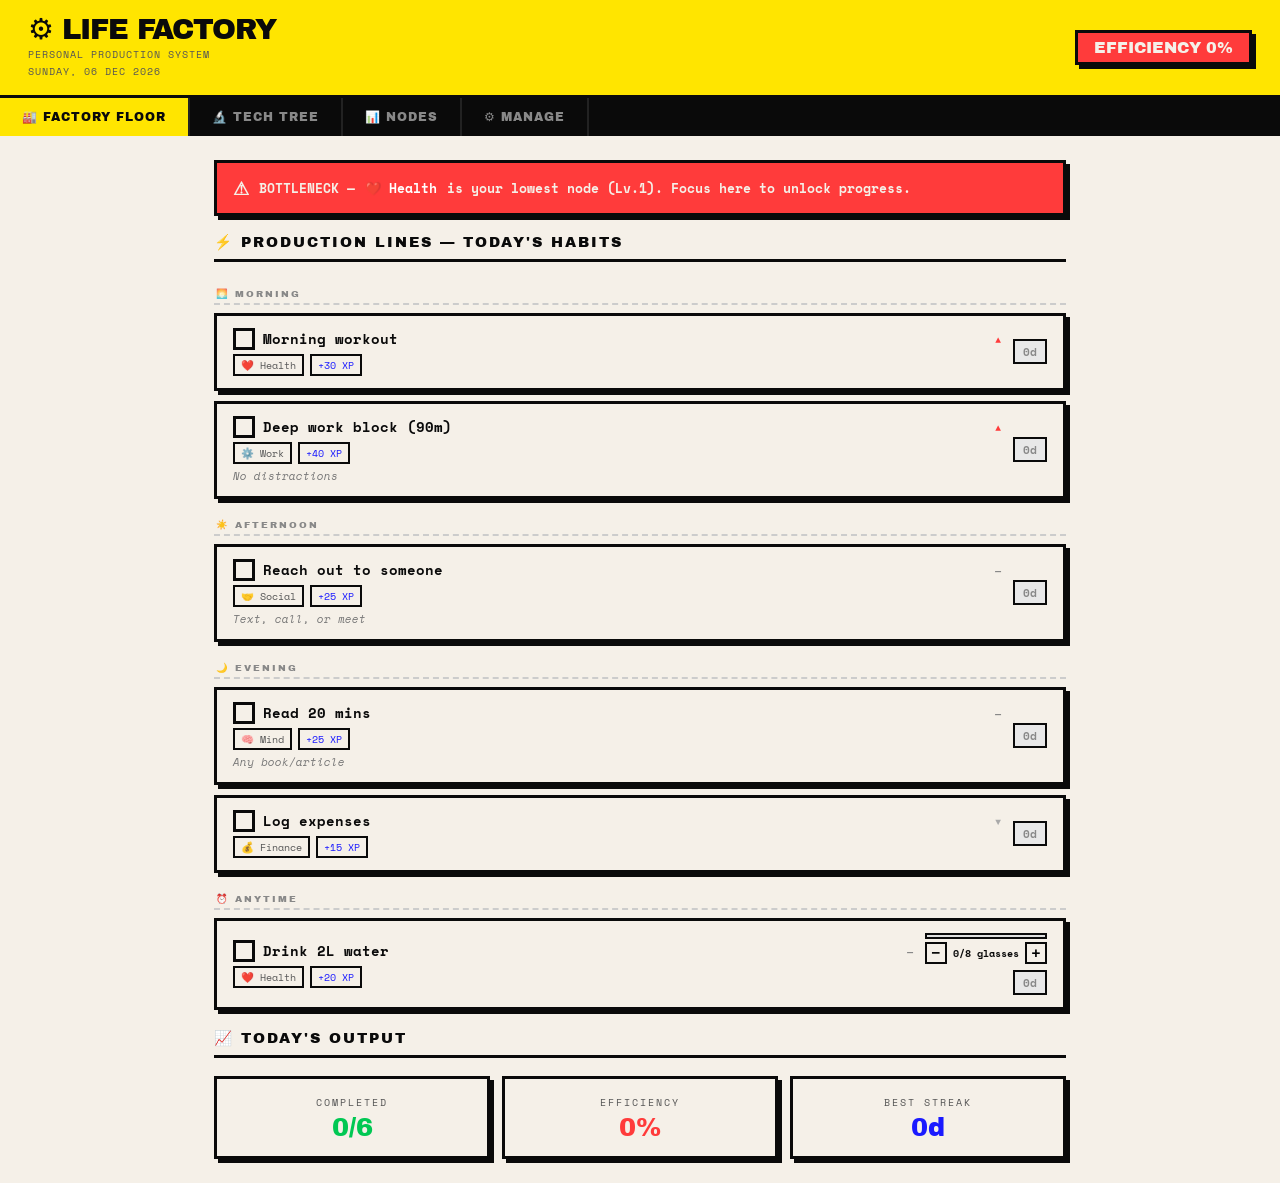
==== chocolate_factory/index.html @ b967ce6a "feat(chocolate-factory): expand habit creation form with scheduling and metadata - Rename life_facto" ====
<!DOCTYPE html>
<html lang="en">
<!--
  ============================================================
  LIFE FACTORY — markup only
  Styles  → life_factory.css
  Logic   → life_factory.js
  ============================================================
-->
<head>
  <meta charset="UTF-8">
  <meta name="viewport" content="width=device-width, initial-scale=1.0">
  <title>⚙ LIFE FACTORY</title>
  <link href="https://fonts.googleapis.com/css2?family=Space+Mono:wght@400;700&family=Archivo+Black&display=swap" rel="stylesheet">
  <link rel="stylesheet" href="life_factory.css">
</head>
<body>

  <!-- HEADER -->
  <header class="hdr">
    <div>
      <div class="hdr-title">⚙ LIFE FACTORY</div>
      <div class="hdr-sub">personal production system</div>
      <div class="hdr-sub" id="hdr-date"></div>
    </div>
    <div class="eff-badge" id="eff-badge">EFFICIENCY 0%</div>
  </header>

  <!-- TAB BAR -->
  <nav class="tabs" role="tablist">
    <button class="tab active" role="tab" data-panel="factory">🏭 Factory Floor</button>
    <button class="tab"        role="tab" data-panel="tech">🔬 Tech Tree</button>
    <button class="tab"        role="tab" data-panel="nodes">📊 Nodes</button>
    <button class="tab"        role="tab" data-panel="manage">⚙ Manage</button>
  </nav>

  <!-- PANEL 1: FACTORY FLOOR -->
  <main class="panel active" id="panel-factory" role="tabpanel">
    <div id="bn-alert"></div>
    <div class="sec">⚡ Production Lines — Today's Habits</div>
    <div id="habit-list"></div>
    <div class="sec" style="margin-top:20px">📈 Today's Output</div>
    <div class="sum-grid" id="summary"></div>
  </main>

  <!-- PANEL 2: TECH TREE -->
  <section class="panel" id="panel-tech" role="tabpanel">
    <div class="sec">🔬 Tech Tree — Life Goals</div>
    <p class="hint">Break goals into milestones. Complete milestones to earn XP and unlock goals.</p>
    <div id="goal-list"></div>
  </section>

  <!-- PANEL 3: RESOURCE NODES -->
  <section class="panel" id="panel-nodes" role="tabpanel">
    <div class="sec">📊 Resource Nodes</div>
    <div class="node-grid" id="node-grid"></div>
    <div class="sec" style="margin-top:22px">📅 Heatmap — Last 4 Weeks</div>
    <div class="heatmap" id="heatmap"></div>
    <p class="hint" style="margin-top:5px">← 4 weeks ago · today →</p>
  </section>

  <!-- PANEL 4: MANAGE -->
  <section class="panel" id="panel-manage" role="tabpanel">

    <div class="sec">➕ Add Habit</div>
    <div class="form-row">
      <div>
        <label class="inp-label" for="h-name">Habit Name</label>
        <input class="inp" id="h-name" placeholder="e.g. Morning workout" style="width:200px">
      </div>
      <div>
        <label class="inp-label" for="h-node">Node</label>
        <select class="inp" id="h-node"></select>
      </div>
      <div>
        <label class="inp-label" for="h-time">Time of Day</label>
        <select class="inp" id="h-time" style="width:140px">
          <option value="anytime">⏰ Anytime</option>
          <option value="morning">🌅 Morning</option>
          <option value="afternoon">☀️ Afternoon</option>
          <option value="evening">🌙 Evening</option>
        </select>
      </div>
      <div>
        <label class="inp-label" for="h-priority">Priority</label>
        <select class="inp" id="h-priority" style="width:120px">
          <option value="medium">— Medium</option>
          <option value="high">▲ High</option>
          <option value="low">▼ Low</option>
        </select>
      </div>
      <div>
        <label class="inp-label" for="h-xp">XP Value</label>
        <input class="inp" id="h-xp" type="number" value="25" min="1" max="200" style="width:80px">
      </div>
    </div>
    <div class="form-row" style="margin-top:6px">
      <div style="flex:1;min-width:200px">
        <label class="inp-label" for="h-notes">Notes (optional)</label>
        <input class="inp" id="h-notes" placeholder="Extra context…" style="width:100%">
      </div>
      <div>
        <label class="inp-label" for="h-qty-target">Qty Target</label>
        <input class="inp" id="h-qty-target" type="number" min="1" placeholder="e.g. 8" style="width:90px">
      </div>
      <div>
        <label class="inp-label" for="h-qty-unit">Unit</label>
        <input class="inp" id="h-qty-unit" placeholder="glasses" style="width:100px">
      </div>
    </div>
    <div class="form-row" style="margin-top:6px;align-items:flex-start">
      <div>
        <label class="inp-label">Schedule (days active)</label>
        <div class="day-picker" id="h-days">
          <button type="button" class="day-btn active" data-day="0">SUN</button>
          <button type="button" class="day-btn active" data-day="1">MON</button>
          <button type="button" class="day-btn active" data-day="2">TUE</button>
          <button type="button" class="day-btn active" data-day="3">WED</button>
          <button type="button" class="day-btn active" data-day="4">THU</button>
          <button type="button" class="day-btn active" data-day="5">FRI</button>
          <button type="button" class="day-btn active" data-day="6">SAT</button>
        </div>
      </div>
      <div class="form-end" style="margin-left:auto">
        <button class="btn btn-amber" id="btn-add-habit">+ ADD HABIT</button>
      </div>
    </div>

    <div class="sec" style="margin-top:20px">🗑 Manage Habits</div>
    <div id="manage-habits"></div>

    <div class="sec" style="margin-top:20px">➕ Add Goal</div>
    <div class="form-row">
      <div>
        <label class="inp-label" for="g-label">Goal Label</label>
        <input class="inp" id="g-label" placeholder="e.g. Read 5 books">
      </div>
      <div>
        <label class="inp-label" for="g-node">Node</label>
        <select class="inp" id="g-node"></select>
      </div>
      <div>
        <label class="inp-label" for="g-xp">XP Cost</label>
        <input class="inp" id="g-xp" type="number" value="200" min="50" max="5000" style="width:100px">
      </div>
      <div>
        <label class="inp-label" for="g-unlocks">Unlocks (optional)</label>
        <input class="inp" id="g-unlocks" placeholder="Next goal...">
      </div>
      <div class="form-end">
        <button class="btn btn-amber" id="btn-add-goal">+ ADD</button>
      </div>
    </div>

    <div class="sec" style="margin-top:28px">🧩 Add Custom Node</div>
    <div class="form-row">
      <div>
        <label class="inp-label" for="n-label">Node Name</label>
        <input class="inp" id="n-label" placeholder="e.g. Creativity" style="width:180px">
      </div>
      <div>
        <label class="inp-label" for="n-icon">Icon (emoji)</label>
        <input class="inp" id="n-icon" placeholder="🎨" style="width:70px;text-align:center;font-size:1.2rem" maxlength="2">
      </div>
      <div>
        <label class="inp-label" for="n-color">Color</label>
        <input class="inp" id="n-color" type="color" value="#ff2d78" style="width:60px;height:42px;padding:2px;cursor:pointer">
      </div>
      <div class="form-end">
        <button class="btn btn-amber" id="btn-add-node">+ ADD NODE</button>
      </div>
    </div>

    <div class="sec" style="margin-top:20px">🧩 Manage Nodes</div>
    <div id="manage-nodes"></div>

  </section>

  <div class="toast" id="toast" role="status" aria-live="polite"></div>

  <script src="life_factory.js"></script>
</body>
</html>
---- chocolate_factory/life_factory.css ----
/* ==========================================================================
       DESIGN TOKENS
       Neo-brutalist palette: cream background, hard black borders,
       flat accent colors, no border-radius, no gradients, no blur.
    ========================================================================== */
    :root {
      --black:     #0a0a0a;
      --white:     #f5f0e8;
      --yellow:    #FFE500;
      --red:       #FF3B3B;
      --blue:      #1a1aff;
      --green:     #00c853;
      --pink:      #ff2d78;
      --shadow:    4px 4px 0 var(--black);
      --shadow-lg: 6px 6px 0 var(--black);
    }

    /* ==========================================================================
       RESET & BASE
    ========================================================================== */
    * {
      box-sizing: border-box;
      margin: 0;
      padding: 0;
    }

    body {
      background:  var(--white);
      color:       var(--black);
      font-family: 'Space Mono', monospace;
      min-height:  100vh;
      /* Crosshair cursor reinforces the brutalist, utilitarian aesthetic */
      cursor: url("data:image/svg+xml,%3Csvg xmlns='http://www.w3.org/2000/svg' width='20' height='20'%3E%3Ccircle cx='10' cy='10' r='4' fill='%230a0a0a'/%3E%3C/svg%3E") 10 10, crosshair;
    }

    ::-webkit-scrollbar       { width: 8px; }
    ::-webkit-scrollbar-track { background: var(--white); border-left: 2px solid var(--black); }
    ::-webkit-scrollbar-thumb { background: var(--black); }

    /* ==========================================================================
       HEADER
       Sticky yellow bar with the app title and live efficiency badge.
    ========================================================================== */
    .hdr {
      background:    var(--yellow);
      border-bottom: 3px solid var(--black);
      padding:       16px 28px;
      display:       flex;
      align-items:   center;
      gap:           16px;
      position:      sticky;
      top:           0;
      z-index:       100;
    }

    .hdr-title {
      font-family:     'Archivo Black', sans-serif;
      font-size:       1.8rem;
      color:           var(--black);
      letter-spacing:  -1px;
      text-transform:  uppercase;
      line-height:     1;
    }

    .hdr-sub {
      font-size:      .62rem;
      color:          #555;
      letter-spacing: 1px;
      text-transform: uppercase;
      margin-top:     2px;
    }

    /* Dynamically colored via JS based on efficiency score */
    .eff-badge {
      margin-left:    auto;
      font-family:    'Archivo Black', sans-serif;
      font-size:      1rem;
      padding:        6px 16px;
      border:         3px solid var(--black);
      box-shadow:     var(--shadow);
      background:     var(--white);
      white-space:    nowrap;
      text-transform: uppercase;
    }

    /* ==========================================================================
       TABS
       Black tab bar; active tab flips to yellow.
    ========================================================================== */
    .tabs {
      display:    flex;
      background: var(--black);
      overflow-x: auto;
    }

    .tab {
      padding:        12px 22px;
      font-family:    'Archivo Black', sans-serif;
      font-size:      .75rem;
      letter-spacing: 1px;
      text-transform: uppercase;
      cursor:         pointer;
      border:         none;
      background:     none;
      color:          #888;
      border-right:   2px solid #222;
      transition:     background .1s, color .1s;
      white-space:    nowrap;
      outline:        none;
    }

    .tab:hover  { background: #1a1a1a; color: var(--white); }
    .tab.active { background: var(--yellow); color: var(--black); }

    /* ==========================================================================
       PANELS
       Only the active panel is shown; each is max-width constrained.
    ========================================================================== */
    .panel        { display: none; padding: 24px; max-width: 900px; margin: 0 auto; }
    .panel.active { display: block; }

    /* ==========================================================================
       SECTION TITLES
       Bold uppercase heading with a thick bottom border.
    ========================================================================== */
    .sec {
      font-family:    'Archivo Black', sans-serif;
      font-size:      .9rem;
      letter-spacing: 2px;
      text-transform: uppercase;
      margin-bottom:  16px;
      padding-bottom: 8px;
      border-bottom:  3px solid var(--black);
      display:        flex;
      align-items:    center;
      gap:            8px;
    }

    /* ==========================================================================
       BOTTLENECK ALERT
       Red banner shown on Factory Floor when a node is lagging behind.
    ========================================================================== */
    .bn {
      background:    var(--red);
      border:        3px solid var(--black);
      box-shadow:    var(--shadow);
      padding:       12px 16px;
      margin-bottom: 18px;
      display:       flex;
      align-items:   center;
      gap:           10px;
      font-size:     .82rem;
      font-weight:   700;
      color:         var(--white);
    }

    @keyframes pulse { 0%, 100% { opacity: 1; } 50% { opacity: .6; } }
    .pulse { animation: pulse 1.5s ease-in-out infinite; font-size: 1.1rem; }

    /* ==========================================================================
       HABIT CARDS
       Clickable cards that toggle daily completion.
       Hard shadow lifts on hover; presses in on active.
    ========================================================================== */
    .habit {
      background:  var(--white);
      border:      3px solid var(--black);
      box-shadow:  var(--shadow);
      padding:     12px 16px;
      display:     flex;
      align-items: center;
      gap:         12px;
      cursor:      pointer;
      user-select: none;
      margin-bottom: 10px;
      transition:  transform .1s, box-shadow .1s;
    }

    .habit:hover  { transform: translate(-2px, -2px); box-shadow: var(--shadow-lg); }
    .habit:active { transform: translate(2px, 2px);   box-shadow: none; }

    .habit.done           { background: #e8e8e8; }
    .habit.done .hname    { text-decoration: line-through; color: #888; }

    .hcheck {
      width:       22px;
      height:      22px;
      border:      3px solid var(--black);
      flex-shrink: 0;
      display:     flex;
      align-items: center;
      justify-content: center;
      font-size:   .8rem;
      font-weight: 700;
      background:  var(--white);
      transition:  background .1s;
    }

    .habit.done .hcheck { background: var(--black); color: var(--yellow); }

    .hname   { font-size: .9rem; flex: 1; font-weight: 700; }

    .htag {
      font-size:   .65rem;
      color:       #555;
      white-space: nowrap;
      border:      2px solid var(--black);
      padding:     1px 6px;
      background:  var(--white);
    }

    .hstreak {
      font-size:   .7rem;
      font-weight: 700;
      padding:     2px 8px;
      border:      2px solid var(--black);
      background:  var(--yellow);
    }

    /* Zero-streak variant: muted grey */
    .hstreak.z { background: #e8e8e8; color: #888; }

    /* ==========================================================================
       SUMMARY STAT CARDS (Factory Floor)
    ========================================================================== */
    .sum-grid {
      display:               grid;
      grid-template-columns: repeat(3, 1fr);
      gap:                   12px;
      margin-top:            18px;
    }

    .sum-card {
      background: var(--white);
      border:     3px solid var(--black);
      box-shadow: var(--shadow);
      padding:    16px;
      text-align: center;
    }

    .sum-lbl {
      font-size:      .6rem;
      color:          #555;
      letter-spacing: 2px;
      text-transform: uppercase;
      margin-bottom:  6px;
    }

    .sum-val {
      font-family: 'Archivo Black', sans-serif;
      font-size:   1.6rem;
      line-height: 1;
    }

    /* ==========================================================================
       GOAL CARDS (Tech Tree)
       Left-border color is driven by --c (the node color) set inline.
    ========================================================================== */
    .goal {
      background:    var(--white);
      border:        3px solid var(--black);
      box-shadow:    var(--shadow-lg);
      overflow:      hidden;
      margin-bottom: 16px;
    }

    .goal-head {
      padding:     16px;
      border-left: 8px solid var(--c, var(--black));
    }

    .goal-title {
      font-family:   'Archivo Black', sans-serif;
      font-size:     1rem;
      margin-bottom: 4px;
    }

    .goal-meta {
      font-size:      .65rem;
      color:          #555;
      text-transform: uppercase;
      letter-spacing: 1px;
    }

    .goal-unlocks {
      color:       var(--blue);
      font-size:   .72rem;
      margin-top:  4px;
      font-weight: 700;
    }

    /* XP / milestone progress bars */
    .pbar  { height: 8px; background: #e0e0e0; border: 2px solid var(--black); margin-top: 8px; }
    .pfill { height: 100%; transition: width .4s; }

    .goal-btns {
      display:     flex;
      gap:         8px;
      align-items: center;
      margin-top:  12px;
      flex-wrap:   wrap;
    }

    /* ==========================================================================
       BUTTONS
       Hard shadow, physical press animation, no border-radius.
    ========================================================================== */
    .btn {
      padding:        6px 14px;
      font-family:    'Archivo Black', sans-serif;
      font-size:      .72rem;
      letter-spacing: 1px;
      text-transform: uppercase;
      cursor:         pointer;
      border:         3px solid var(--black);
      box-shadow:     var(--shadow);
      transition:     transform .1s, box-shadow .1s;
      outline:        none;
      background:     var(--white);
    }

    .btn:hover  { transform: translate(-2px, -2px); box-shadow: var(--shadow-lg); }
    .btn:active { transform: translate(2px, 2px);   box-shadow: none; }

    .btn-amber { background: var(--yellow); color: var(--black); }
    .btn-green { background: var(--green);  color: var(--black); cursor: default; }
    .btn-green:hover { transform: none; box-shadow: var(--shadow); }
    .btn-ghost { background: var(--white);  color: var(--black); }

    /* ==========================================================================
       SUBTASK LIST (inside goal cards)
    ========================================================================== */
    .subs {
      border-top: 3px solid var(--black);
      background: #f0ebe0;
      padding:    10px 0 12px;
    }

    .st {
      display:     flex;
      align-items: center;
      gap:         10px;
      padding:     8px 16px 8px 32px;
      cursor:      pointer;
      user-select: none;
      transition:  background .1s;
      border-bottom: 1px dashed #ccc;
    }

    .st:last-of-type { border-bottom: none; }
    .st:hover        { background: #e8e3d8; }
    .st.done         { background: #e0ddd5; }
    .st.done .st-lbl { text-decoration: line-through; color: #888; }

    .st-check {
      width:       16px;
      height:      16px;
      flex-shrink: 0;
      border:      2.5px solid var(--black);
      display:     flex;
      align-items: center;
      justify-content: center;
      font-size:   .65rem;
      font-weight: 900;
      background:  var(--white);
      transition:  background .1s;
    }

    .st.done .st-check { background: var(--black); color: var(--yellow); }

    .st-lbl { font-size: .84rem; flex: 1; }

    .st-del {
      background:  none;
      border:      2px solid transparent;
      color:       #aaa;
      cursor:      pointer;
      font-size:   .8rem;
      padding:     2px 6px;
      transition:  all .1s;
      font-weight: 700;
    }

    .st-del:hover { border-color: var(--red); color: var(--red); }

    /* Inline "add milestone" row */
    .st-add {
      display:     flex;
      gap:         8px;
      align-items: center;
      padding:     10px 16px 4px 32px;
    }

    .st-input {
      flex:        1;
      background:  var(--white);
      border:      3px solid var(--black);
      padding:     6px 10px;
      font-family: 'Space Mono', monospace;
      font-size:   .82rem;
      outline:     none;
    }

    .st-input:focus { outline: 3px solid var(--blue); outline-offset: -3px; }

    /* ==========================================================================
       RESOURCE NODE CARDS
       Top border color driven by --c (node color) set inline.
    ========================================================================== */
    .node-grid {
      display:               grid;
      grid-template-columns: repeat(auto-fill, minmax(175px, 1fr));
      gap:                   14px;
    }

    .node-card {
      background:  var(--white);
      border:      3px solid var(--black);
      box-shadow:  var(--shadow);
      padding:     16px;
      position:    relative;
      border-top:  8px solid var(--c);
    }

    .node-lbl {
      font-size:      .6rem;
      color:          #555;
      letter-spacing: 2px;
      text-transform: uppercase;
      margin-bottom:  4px;
    }

    .node-level {
      font-family: 'Archivo Black', sans-serif;
      font-size:   1.5rem;
      color:       var(--black);
    }

    /* XP progress bar */
    .xp-bg   { height: 8px; background: #e0e0e0; border: 2px solid var(--black); margin-top: 8px; }
    .xp-fill { height: 100%; background: var(--c); transition: width .5s; }
    .xp-txt  { font-size: .62rem; color: #555; margin-top: 4px; }

    /* ==========================================================================
       HEATMAP (Nodes panel)
       28-cell grid showing the last 4 weeks of habit completion density.
    ========================================================================== */
    .heatmap { display: grid; grid-template-columns: repeat(28, 1fr); gap: 3px; margin-top: 8px; }
    .hm-cell { height: 20px; border: 1.5px solid var(--black); }

    /* ==========================================================================
       MANAGE PANEL — FORM INPUTS
    ========================================================================== */
    .form-row {
      display:     flex;
      gap:         10px;
      flex-wrap:   wrap;
      align-items: flex-end;
      margin-bottom: 8px;
    }

    .inp {
      background:  var(--white);
      border:      3px solid var(--black);
      padding:     8px 12px;
      font-family: 'Space Mono', monospace;
      font-size:   .85rem;
      color:       var(--black);
      outline:     none;
    }

    .inp:focus { outline: 3px solid var(--blue); outline-offset: -3px; }

    .inp-label {
      font-family:    'Archivo Black', sans-serif;
      font-size:      .65rem;
      letter-spacing: 1px;
      text-transform: uppercase;
      display:        block;
      margin-bottom:  4px;
    }

    /* Habit/node rows in the manage list */
    .manage-row {
      display:     flex;
      align-items: center;
      gap:         10px;
      padding:     10px 16px;
      background:  var(--white);
      border:      3px solid var(--black);
      border-left: 8px solid var(--c, var(--black));
      box-shadow:  var(--shadow);
      margin-bottom: 8px;
    }

    select.inp option { background: var(--white); color: var(--black); }

    /* ==========================================================================
       XP FLOAT ANIMATION
       Spawned at click position when XP is awarded.
    ========================================================================== */
    @keyframes xpfloat {
      0%   { opacity: 1; transform: translateY(0)    scale(1.2); }
      100% { opacity: 0; transform: translateY(-55px) scale(.9); }
    }

    .xp-float {
      position:    fixed;
      pointer-events: none;
      z-index:     9998;
      font-family: 'Archivo Black', sans-serif;
      font-size:   .9rem;
      color:       var(--black);
      background:  var(--yellow);
      border:      3px solid var(--black);
      padding:     3px 10px;
      animation:   xpfloat 1s ease-out forwards;
    }

    /* ==========================================================================
       TOAST NOTIFICATION
       Appears bottom-right; color is set dynamically via JS.
    ========================================================================== */
    .toast {
      position:       fixed;
      bottom:         24px;
      right:          24px;
      background:     var(--black);
      border:         3px solid var(--yellow);
      box-shadow:     var(--shadow-lg);
      padding:        10px 18px;
      font-family:    'Archivo Black', sans-serif;
      font-size:      .8rem;
      color:          var(--yellow);
      z-index:        9997;
      opacity:        0;
      transition:     opacity .25s;
      pointer-events: none;
      text-transform: uppercase;
      letter-spacing: 1px;
    }

    .toast.show { opacity: 1; }
  

/* Hint text below section titles */
.hint {
  font-family: 'Space Mono', monospace;
  font-size:   .73rem;
  color:       #555;
  margin-bottom: 16px;
}

/* Aligns form submit buttons to the bottom of the form row */
.form-end {
  display:     flex;
  align-items: flex-end;
}

/* ==========================================================================
   HABIT DETAILS — time grouping, priority, qty stepper, schedule picker
========================================================================== */

/* Time-of-day section header above each habit group */
.habit-group-label {
  font-family:    'Archivo Black', sans-serif;
  font-size:      .58rem;
  letter-spacing: 2px;
  text-transform: uppercase;
  color:          #888;
  padding:        10px 2px 4px;
  border-bottom:  2px dashed #ccc;
  margin-bottom:  8px;
  margin-top:     4px;
}
.habit-group-label:first-child { margin-top: 0; }

/* Split layout inside each habit card */
.habit-main  { flex: 1; min-width: 0; }
.habit-right {
  display:        flex;
  flex-direction: column;
  align-items:    flex-end;
  gap:            6px;
  flex-shrink:    0;
}

/* Italic notes line on a habit card */
.habit-notes {
  font-size:   .68rem;
  color:       #777;
  font-style:  italic;
  margin-top:  4px;
}

/* Quantity progress widget */
.habit-qty   { text-align: center; min-width: 90px; }

.qty-bar-wrap {
  height:   6px;
  border:   2px solid var(--black);
  background: #e0e0e0;
  overflow: hidden;
}
.qty-bar-fill {
  height:     100%;
  transition: width .25s;
}
.qty-val {
  font-size:   .65rem;
  font-weight: 700;
  white-space: nowrap;
}

/* +/− stepper buttons */
.qty-btn {
  width:       22px;
  height:      22px;
  border:      2px solid var(--black);
  background:  var(--white);
  font-size:   .95rem;
  font-weight: 700;
  line-height: 1;
  cursor:      pointer;
  display:     flex;
  align-items: center;
  justify-content: center;
  padding:     0;
  flex-shrink: 0;
}
.qty-btn:hover  { background: var(--yellow); }
.qty-btn:active { transform: scale(.88); }

/* Day-of-week picker */
.day-picker { display: flex; gap: 4px; flex-wrap: wrap; }

.day-btn {
  font-family:    'Archivo Black', sans-serif;
  font-size:      .58rem;
  letter-spacing: .5px;
  padding:        4px 7px;
  border:         2px solid var(--black);
  background:     #e0ddd5;
  color:          #888;
  cursor:         pointer;
  user-select:    none;
  outline:        none;
  min-width:      36px;
  text-align:     center;
  transition:     background .1s, color .1s;
}
.day-btn.active {
  background: var(--yellow);
  color:      var(--black);
  box-shadow: 2px 2px 0 var(--black);
}
.day-btn:hover { background: var(--yellow); color: var(--black); }

/* Mobile */
@media (max-width: 600px) {
  .habit-right  { flex-direction: row; flex-wrap: wrap; justify-content: flex-end; align-items: center; }
  .qty-btn      { width: 28px; height: 28px; font-size: 1rem; }
  .day-btn      { padding: 5px 5px; font-size: .52rem; min-width: 30px; }
}
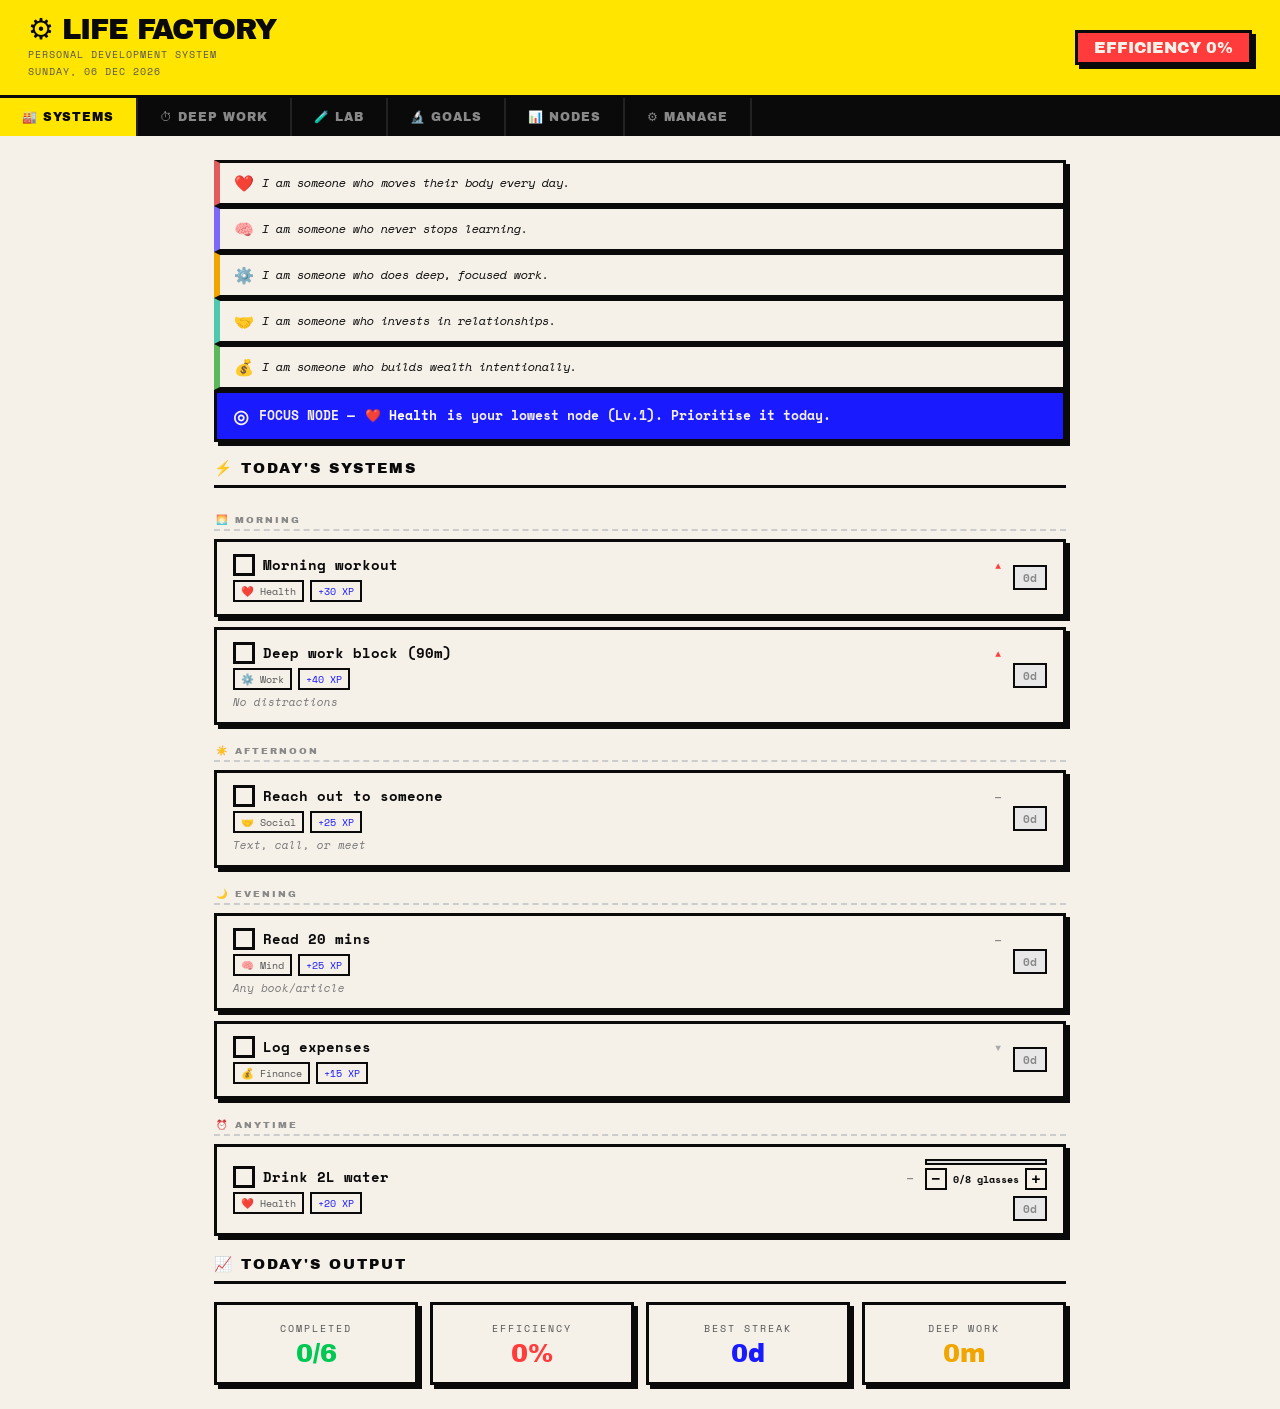
==== commit 297d7428: "feat(chocolate-factory): add drawing canvas and habit tree tracking - Add drawing canvas functionali" ====
--- a/chocolate_factory/index.html
+++ b/chocolate_factory/index.html
@@ -1,18 +1,11 @@
 <!DOCTYPE html>
 <html lang="en">
-<!--
-  ============================================================
-  LIFE FACTORY — markup only
-  Styles  → life_factory.css
-  Logic   → life_factory.js
-  ============================================================
--->
 <head>
   <meta charset="UTF-8">
   <meta name="viewport" content="width=device-width, initial-scale=1.0">
   <title>⚙ LIFE FACTORY</title>
   <link href="https://fonts.googleapis.com/css2?family=Space+Mono:wght@400;700&family=Archivo+Black&display=swap" rel="stylesheet">
-  <link rel="stylesheet" href="life_factory.css">
+  <link rel="stylesheet" href="chocolate_factory.css">
 </head>
 <body>
 
@@ -20,7 +13,7 @@
   <header class="hdr">
     <div>
       <div class="hdr-title">⚙ LIFE FACTORY</div>
-      <div class="hdr-sub">personal production system</div>
+      <div class="hdr-sub">personal development system</div>
       <div class="hdr-sub" id="hdr-date"></div>
     </div>
     <div class="eff-badge" id="eff-badge">EFFICIENCY 0%</div>
@@ -28,38 +21,124 @@
 
   <!-- TAB BAR -->
   <nav class="tabs" role="tablist">
-    <button class="tab active" role="tab" data-panel="factory">🏭 Factory Floor</button>
-    <button class="tab"        role="tab" data-panel="tech">🔬 Tech Tree</button>
+    <button class="tab active" role="tab" data-panel="factory">🏭 Systems</button>
+    <button class="tab"        role="tab" data-panel="focus">⏱ Deep Work</button>
+    <button class="tab"        role="tab" data-panel="lab">🧪 Lab</button>
+    <button class="tab"        role="tab" data-panel="tech">🔬 Goals</button>
     <button class="tab"        role="tab" data-panel="nodes">📊 Nodes</button>
     <button class="tab"        role="tab" data-panel="manage">⚙ Manage</button>
   </nav>
 
-  <!-- PANEL 1: FACTORY FLOOR -->
+  <!-- PANEL 1: SYSTEMS (Factory Floor) -->
   <main class="panel active" id="panel-factory" role="tabpanel">
-    <div id="bn-alert"></div>
-    <div class="sec">⚡ Production Lines — Today's Habits</div>
+    <div id="identity-bar"></div>
+    <div id="focus-node-alert"></div>
+    <div class="sec">⚡ Today's Systems</div>
     <div id="habit-list"></div>
     <div class="sec" style="margin-top:20px">📈 Today's Output</div>
     <div class="sum-grid" id="summary"></div>
   </main>
 
-  <!-- PANEL 2: TECH TREE -->
+  <!-- PANEL 2: DEEP WORK TIMER -->
+  <section class="panel" id="panel-focus" role="tabpanel">
+    <div class="sec">⏱ Deep Work Session</div>
+    <p class="hint">Longer sessions earn bonus XP. No multitasking — one node, full focus.</p>
+
+    <div class="focus-setup" id="focus-setup">
+      <div class="form-row">
+        <div>
+          <label class="inp-label" for="focus-node">Node</label>
+          <select class="inp" id="focus-node"></select>
+        </div>
+        <div>
+          <label class="inp-label" for="focus-task">What are you working on?</label>
+          <input class="inp" id="focus-task" placeholder="e.g. Write chapter 3" style="width:280px">
+        </div>
+      </div>
+      <div class="focus-presets">
+        <button class="btn btn-ghost focus-preset" data-mins="25">25 min</button>
+        <button class="btn btn-ghost focus-preset" data-mins="50">50 min</button>
+        <button class="btn btn-ghost focus-preset" data-mins="90">90 min</button>
+        <button class="btn btn-ghost focus-preset" data-mins="120">2 hr</button>
+        <input class="inp" id="focus-custom-mins" type="number" min="5" max="480" placeholder="custom min" style="width:110px">
+      </div>
+      <div style="margin-top:14px">
+        <button class="btn btn-amber" id="btn-start-focus" style="font-size:.9rem;padding:10px 28px">▶ START SESSION</button>
+      </div>
+    </div>
+
+    <div class="focus-active" id="focus-active" style="display:none">
+      <div class="focus-timer-card">
+        <div class="focus-node-label" id="focus-active-node"></div>
+        <div class="focus-task-label" id="focus-active-task"></div>
+        <div class="focus-clock" id="focus-clock">00:00</div>
+        <div class="focus-xp-preview" id="focus-xp-preview"></div>
+        <div style="display:flex;gap:12px;justify-content:center;margin-top:18px">
+          <button class="btn btn-amber" id="btn-end-focus" style="font-size:.9rem;padding:10px 28px">✓ COMPLETE SESSION</button>
+          <button class="btn btn-ghost" id="btn-abort-focus">✕ ABANDON</button>
+        </div>
+      </div>
+    </div>
+
+    <div class="sec" style="margin-top:28px">📋 Session History</div>
+    <div id="focus-log"></div>
+  </section>
+
+  <!-- PANEL 3: LAB (experiment log) -->
+  <section class="panel" id="panel-lab" role="tabpanel">
+    <div class="sec">🧪 Experiment Lab</div>
+    <p class="hint">Real progress requires trying, failing, and adjusting. Log every experiment — wins and losses.</p>
+
+    <div class="form-row">
+      <div>
+        <label class="inp-label" for="lab-goal">Goal</label>
+        <select class="inp" id="lab-goal" style="width:200px"></select>
+      </div>
+      <div style="flex:1;min-width:200px">
+        <label class="inp-label" for="lab-what">What did you try?</label>
+        <input class="inp" id="lab-what" placeholder="Describe the experiment…" style="width:100%">
+      </div>
+      <div>
+        <label class="inp-label" for="lab-outcome">Outcome</label>
+        <select class="inp" id="lab-outcome" style="width:130px">
+          <option value="win">✅ Win</option>
+          <option value="partial">⚡ Partial</option>
+          <option value="fail">❌ Fail</option>
+        </select>
+      </div>
+    </div>
+    <div class="form-row" style="margin-top:4px">
+      <div style="flex:1;min-width:200px">
+        <label class="inp-label" for="lab-insight">Key insight / what to adjust</label>
+        <input class="inp" id="lab-insight" placeholder="What did you learn?" style="width:100%">
+      </div>
+      <div class="form-end">
+        <button class="btn btn-amber" id="btn-add-experiment">+ LOG EXPERIMENT</button>
+      </div>
+    </div>
+
+    <div class="sec" style="margin-top:24px">📊 Experiment Log</div>
+    <div id="lab-log"></div>
+  </section>
+
+  <!-- PANEL 4: TECH TREE / GOALS -->
   <section class="panel" id="panel-tech" role="tabpanel">
-    <div class="sec">🔬 Tech Tree — Life Goals</div>
-    <p class="hint">Break goals into milestones. Complete milestones to earn XP and unlock goals.</p>
+    <div class="sec">🔬 Goal Systems</div>
+    <p class="hint">Break goals into milestones. Complete milestones to earn XP and unlock next goals.</p>
     <div id="goal-list"></div>
   </section>
 
-  <!-- PANEL 3: RESOURCE NODES -->
+  <!-- PANEL 5: RESOURCE NODES -->
   <section class="panel" id="panel-nodes" role="tabpanel">
     <div class="sec">📊 Resource Nodes</div>
+    <p class="hint">Your identity statements keep you anchored when motivation fades.</p>
     <div class="node-grid" id="node-grid"></div>
-    <div class="sec" style="margin-top:22px">📅 Heatmap — Last 4 Weeks</div>
+    <div class="sec" style="margin-top:22px">📅 Completion Heatmap — Last 4 Weeks</div>
     <div class="heatmap" id="heatmap"></div>
     <p class="hint" style="margin-top:5px">← 4 weeks ago · today →</p>
   </section>
 
-  <!-- PANEL 4: MANAGE -->
+  <!-- PANEL 6: MANAGE -->
   <section class="panel" id="panel-manage" role="tabpanel">
 
     <div class="sec">➕ Add Habit</div>
@@ -166,6 +245,10 @@
         <label class="inp-label" for="n-color">Color</label>
         <input class="inp" id="n-color" type="color" value="#ff2d78" style="width:60px;height:42px;padding:2px;cursor:pointer">
       </div>
+      <div style="flex:1;min-width:200px">
+        <label class="inp-label" for="n-identity">Identity Statement</label>
+        <input class="inp" id="n-identity" placeholder="I am someone who…" style="width:100%">
+      </div>
       <div class="form-end">
         <button class="btn btn-amber" id="btn-add-node">+ ADD NODE</button>
       </div>
@@ -177,7 +260,6 @@
   </section>
 
   <div class="toast" id="toast" role="status" aria-live="polite"></div>
-
-  <script src="life_factory.js"></script>
+  <script src="chocolate_factory.js"></script>
 </body>
 </html>
--- a/chocolate_factory/chocolate_factory.css
+++ b/chocolate_factory/chocolate_factory.css
@@ -0,0 +1,659 @@
+/* ==========================================================================
+   DESIGN TOKENS — Neo-brutalist palette
+========================================================================== */
+:root {
+  --black:     #0a0a0a;
+  --white:     #f5f0e8;
+  --yellow:    #FFE500;
+  --red:       #FF3B3B;
+  --blue:      #1a1aff;
+  --green:     #00c853;
+  --pink:      #ff2d78;
+  --shadow:    4px 4px 0 var(--black);
+  --shadow-lg: 6px 6px 0 var(--black);
+}
+
+/* ==========================================================================
+   RESET & BASE
+========================================================================== */
+* { box-sizing: border-box; margin: 0; padding: 0; }
+
+body {
+  background:  var(--white);
+  color:       var(--black);
+  font-family: 'Space Mono', monospace;
+  min-height:  100vh;
+  cursor: url("data:image/svg+xml,%3Csvg xmlns='http://www.w3.org/2000/svg' width='20' height='20'%3E%3Ccircle cx='10' cy='10' r='4' fill='%230a0a0a'/%3E%3C/svg%3E") 10 10, crosshair;
+}
+
+::-webkit-scrollbar       { width: 8px; }
+::-webkit-scrollbar-track { background: var(--white); border-left: 2px solid var(--black); }
+::-webkit-scrollbar-thumb { background: var(--black); }
+
+/* ==========================================================================
+   HEADER
+========================================================================== */
+.hdr {
+  background:    var(--yellow);
+  border-bottom: 3px solid var(--black);
+  padding:       16px 28px;
+  display:       flex;
+  align-items:   center;
+  gap:           16px;
+  position:      sticky;
+  top:           0;
+  z-index:       100;
+}
+
+.hdr-title {
+  font-family:    'Archivo Black', sans-serif;
+  font-size:      1.8rem;
+  color:          var(--black);
+  letter-spacing: -1px;
+  text-transform: uppercase;
+  line-height:    1;
+}
+
+.hdr-sub {
+  font-size:      .62rem;
+  color:          #555;
+  letter-spacing: 1px;
+  text-transform: uppercase;
+  margin-top:     2px;
+}
+
+.eff-badge {
+  margin-left:    auto;
+  font-family:    'Archivo Black', sans-serif;
+  font-size:      1rem;
+  padding:        6px 16px;
+  border:         3px solid var(--black);
+  box-shadow:     var(--shadow);
+  background:     var(--white);
+  white-space:    nowrap;
+  text-transform: uppercase;
+}
+
+/* ==========================================================================
+   TABS
+========================================================================== */
+.tabs {
+  display:    flex;
+  background: var(--black);
+  overflow-x: auto;
+}
+
+.tab {
+  padding:        12px 22px;
+  font-family:    'Archivo Black', sans-serif;
+  font-size:      .75rem;
+  letter-spacing: 1px;
+  text-transform: uppercase;
+  cursor:         pointer;
+  border:         none;
+  background:     none;
+  color:          #888;
+  border-right:   2px solid #222;
+  transition:     background .1s, color .1s;
+  white-space:    nowrap;
+  outline:        none;
+}
+.tab:hover  { background: #1a1a1a; color: var(--white); }
+.tab.active { background: var(--yellow); color: var(--black); }
+
+/* ==========================================================================
+   PANELS
+========================================================================== */
+.panel        { display: none; padding: 24px; max-width: 900px; margin: 0 auto; }
+.panel.active { display: block; }
+
+/* ==========================================================================
+   SHARED COMPONENTS
+========================================================================== */
+.sec {
+  font-family:    'Archivo Black', sans-serif;
+  font-size:      .9rem;
+  letter-spacing: 2px;
+  text-transform: uppercase;
+  margin-bottom:  16px;
+  padding-bottom: 8px;
+  border-bottom:  3px solid var(--black);
+  display:        flex;
+  align-items:    center;
+  gap:            8px;
+}
+
+.hint {
+  font-family:   'Space Mono', monospace;
+  font-size:     .73rem;
+  color:         #555;
+  margin-bottom: 16px;
+}
+
+.form-row {
+  display:     flex;
+  gap:         10px;
+  flex-wrap:   wrap;
+  align-items: flex-end;
+  margin-bottom: 8px;
+}
+
+.form-end { display: flex; align-items: flex-end; }
+
+.inp {
+  background:  var(--white);
+  border:      3px solid var(--black);
+  padding:     8px 12px;
+  font-family: 'Space Mono', monospace;
+  font-size:   .85rem;
+  color:       var(--black);
+  outline:     none;
+}
+.inp:focus { outline: 3px solid var(--blue); outline-offset: -3px; }
+
+.inp-label {
+  font-family:    'Archivo Black', sans-serif;
+  font-size:      .65rem;
+  letter-spacing: 1px;
+  text-transform: uppercase;
+  display:        block;
+  margin-bottom:  4px;
+}
+
+select.inp option { background: var(--white); color: var(--black); }
+
+.empty-msg { font-size: .8rem; color: #888; padding: 12px 0; }
+
+/* ==========================================================================
+   BUTTONS
+========================================================================== */
+.btn {
+  padding:        6px 14px;
+  font-family:    'Archivo Black', sans-serif;
+  font-size:      .72rem;
+  letter-spacing: 1px;
+  text-transform: uppercase;
+  cursor:         pointer;
+  border:         3px solid var(--black);
+  box-shadow:     var(--shadow);
+  transition:     transform .1s, box-shadow .1s;
+  outline:        none;
+  background:     var(--white);
+}
+.btn:hover  { transform: translate(-2px,-2px); box-shadow: var(--shadow-lg); }
+.btn:active { transform: translate(2px,2px);   box-shadow: none; }
+
+.btn-amber { background: var(--yellow); color: var(--black); }
+.btn-green { background: var(--green);  color: var(--black); cursor: default; }
+.btn-green:hover { transform: none; box-shadow: var(--shadow); }
+.btn-ghost { background: var(--white);  color: var(--black); }
+.btn-red   { background: var(--red);    color: var(--white); }
+
+/* ==========================================================================
+   IDENTITY BAR (top of Systems panel)
+========================================================================== */
+.identity-bar {
+  display:       flex;
+  gap:           10px;
+  flex-wrap:     wrap;
+  margin-bottom: 18px;
+}
+
+.identity-chip {
+  display:     flex;
+  align-items: center;
+  gap:         8px;
+  padding:     8px 14px;
+  border:      3px solid var(--black);
+  box-shadow:  var(--shadow);
+  background:  var(--white);
+  border-left: 6px solid var(--c, var(--black));
+  font-size:   .72rem;
+  font-style:  italic;
+}
+
+.identity-chip .i-icon { font-size: 1rem; font-style: normal; }
+
+/* ==========================================================================
+   FOCUS NODE ALERT (replaces old bottleneck banner)
+========================================================================== */
+.focus-node {
+  background:    var(--blue);
+  border:        3px solid var(--black);
+  box-shadow:    var(--shadow);
+  padding:       10px 16px;
+  margin-bottom: 18px;
+  display:       flex;
+  align-items:   center;
+  gap:           10px;
+  font-size:     .8rem;
+  font-weight:   700;
+  color:         var(--white);
+}
+
+/* ==========================================================================
+   HABIT CARDS
+========================================================================== */
+.habit-group-label {
+  font-family:    'Archivo Black', sans-serif;
+  font-size:      .58rem;
+  letter-spacing: 2px;
+  text-transform: uppercase;
+  color:          #888;
+  padding:        10px 2px 4px;
+  border-bottom:  2px dashed #ccc;
+  margin-bottom:  8px;
+  margin-top:     4px;
+}
+.habit-group-label:first-child { margin-top: 0; }
+
+.habit {
+  background:    var(--white);
+  border:        3px solid var(--black);
+  box-shadow:    var(--shadow);
+  padding:       12px 16px;
+  display:       flex;
+  align-items:   center;
+  gap:           12px;
+  cursor:        pointer;
+  user-select:   none;
+  margin-bottom: 10px;
+  transition:    transform .1s, box-shadow .1s;
+}
+.habit:hover  { transform: translate(-2px,-2px); box-shadow: var(--shadow-lg); }
+.habit:active { transform: translate(2px,2px);   box-shadow: none; }
+.habit.done           { background: #e8e8e8; }
+.habit.done .hname    { text-decoration: line-through; color: #888; }
+
+.habit-main  { flex: 1; min-width: 0; }
+.habit-right { display: flex; flex-direction: column; align-items: flex-end; gap: 6px; flex-shrink: 0; }
+
+.hcheck {
+  width:       22px;
+  height:      22px;
+  border:      3px solid var(--black);
+  flex-shrink: 0;
+  display:     flex;
+  align-items: center;
+  justify-content: center;
+  font-size:   .8rem;
+  font-weight: 700;
+  background:  var(--white);
+  transition:  background .1s;
+}
+.habit.done .hcheck { background: var(--black); color: var(--yellow); }
+
+.hname   { font-size: .9rem; flex: 1; font-weight: 700; }
+
+.htag {
+  font-size:   .65rem;
+  color:       #555;
+  white-space: nowrap;
+  border:      2px solid var(--black);
+  padding:     1px 6px;
+  background:  var(--white);
+}
+
+.hstreak {
+  font-size:   .7rem;
+  font-weight: 700;
+  padding:     2px 8px;
+  border:      2px solid var(--black);
+  background:  var(--yellow);
+}
+.hstreak.z { background: #e8e8e8; color: #888; }
+
+.habit-notes {
+  font-size:  .68rem;
+  color:      #777;
+  font-style: italic;
+  margin-top: 4px;
+}
+
+/* Quantity stepper */
+.habit-qty   { text-align: center; min-width: 90px; }
+.qty-bar-wrap { height: 6px; border: 2px solid var(--black); background: #e0e0e0; overflow: hidden; }
+.qty-bar-fill { height: 100%; transition: width .25s; }
+.qty-val { font-size: .65rem; font-weight: 700; white-space: nowrap; }
+.qty-btn {
+  width: 22px; height: 22px; border: 2px solid var(--black);
+  background: var(--white); font-size: .95rem; font-weight: 700;
+  line-height: 1; cursor: pointer; display: flex;
+  align-items: center; justify-content: center; padding: 0; flex-shrink: 0;
+}
+.qty-btn:hover  { background: var(--yellow); }
+.qty-btn:active { transform: scale(.88); }
+
+/* ==========================================================================
+   SUMMARY STAT CARDS
+========================================================================== */
+.sum-grid {
+  display: grid;
+  grid-template-columns: repeat(3, 1fr);
+  gap: 12px;
+  margin-top: 18px;
+}
+.sum-card { background: var(--white); border: 3px solid var(--black); box-shadow: var(--shadow); padding: 16px; text-align: center; }
+.sum-lbl { font-size: .6rem; color: #555; letter-spacing: 2px; text-transform: uppercase; margin-bottom: 6px; }
+.sum-val { font-family: 'Archivo Black', sans-serif; font-size: 1.6rem; line-height: 1; }
+
+/* ==========================================================================
+   DEEP WORK PANEL
+========================================================================== */
+.focus-presets {
+  display:    flex;
+  gap:        8px;
+  flex-wrap:  wrap;
+  align-items: center;
+  margin-top: 12px;
+}
+.focus-preset.selected {
+  background: var(--yellow);
+  transform:  translate(-2px,-2px);
+  box-shadow: var(--shadow-lg);
+}
+
+.focus-timer-card {
+  background:  var(--black);
+  border:      3px solid var(--black);
+  box-shadow:  var(--shadow-lg);
+  padding:     36px 40px;
+  text-align:  center;
+  max-width:   480px;
+  margin:      0 auto;
+}
+
+.focus-node-label {
+  font-family:    'Archivo Black', sans-serif;
+  font-size:      .75rem;
+  letter-spacing: 3px;
+  text-transform: uppercase;
+  color:          #888;
+  margin-bottom:  8px;
+}
+
+.focus-task-label {
+  font-family:   'Space Mono', monospace;
+  font-size:     .9rem;
+  color:         var(--yellow);
+  margin-bottom: 20px;
+  font-style:    italic;
+}
+
+.focus-clock {
+  font-family:    'Archivo Black', sans-serif;
+  font-size:      4.5rem;
+  color:          var(--yellow);
+  letter-spacing: -2px;
+  line-height:    1;
+}
+
+.focus-xp-preview {
+  font-family:   'Space Mono', monospace;
+  font-size:     .78rem;
+  color:         #aaa;
+  margin-top:    12px;
+}
+
+/* Session history log entries */
+.focus-entry {
+  background:    var(--white);
+  border:        3px solid var(--black);
+  border-left:   8px solid var(--c, var(--black));
+  box-shadow:    var(--shadow);
+  padding:       12px 16px;
+  margin-bottom: 10px;
+  display:       flex;
+  align-items:   center;
+  gap:           14px;
+}
+
+.focus-entry-time  { font-family: 'Archivo Black', sans-serif; font-size: 1.3rem; flex-shrink: 0; min-width: 64px; }
+.focus-entry-body  { flex: 1; min-width: 0; }
+.focus-entry-title { font-size: .87rem; font-weight: 700; }
+.focus-entry-meta  { font-size: .65rem; color: #555; margin-top: 3px; }
+.focus-entry-xp    { font-family: 'Archivo Black', sans-serif; font-size: .85rem; color: var(--blue); white-space: nowrap; }
+
+/* ==========================================================================
+   LAB PANEL — experiment log
+========================================================================== */
+.lab-entry {
+  background:    var(--white);
+  border:        3px solid var(--black);
+  box-shadow:    var(--shadow);
+  margin-bottom: 12px;
+  overflow:      hidden;
+}
+
+.lab-entry-head {
+  display:     flex;
+  align-items: flex-start;
+  gap:         12px;
+  padding:     14px 16px;
+  border-left: 8px solid var(--c, var(--black));
+}
+
+.lab-outcome-badge {
+  font-family:    'Archivo Black', sans-serif;
+  font-size:      .7rem;
+  padding:        4px 10px;
+  border:         2px solid var(--black);
+  flex-shrink:    0;
+  text-transform: uppercase;
+}
+.lab-outcome-badge.win     { background: var(--green);  color: var(--black); }
+.lab-outcome-badge.partial { background: var(--yellow); color: var(--black); }
+.lab-outcome-badge.fail    { background: var(--red);    color: var(--white); }
+
+.lab-what    { font-size: .88rem; font-weight: 700; margin-bottom: 4px; }
+.lab-insight {
+  font-size:      .75rem;
+  color:          #555;
+  border-top:     2px dashed #ccc;
+  padding:        8px 16px 10px 24px;
+  font-style:     italic;
+}
+.lab-meta    { font-size: .62rem; color: #aaa; margin-top: 3px; }
+
+/* ==========================================================================
+   GOAL CARDS (Tech Tree)
+========================================================================== */
+.goal {
+  background:    var(--white);
+  border:        3px solid var(--black);
+  box-shadow:    var(--shadow-lg);
+  overflow:      hidden;
+  margin-bottom: 16px;
+}
+
+.goal-head   { padding: 16px; border-left: 8px solid var(--c, var(--black)); }
+.goal-title  { font-family: 'Archivo Black', sans-serif; font-size: 1rem; margin-bottom: 4px; }
+.goal-meta   { font-size: .65rem; color: #555; text-transform: uppercase; letter-spacing: 1px; }
+.goal-unlocks { color: var(--blue); font-size: .72rem; margin-top: 4px; font-weight: 700; }
+
+.pbar  { height: 8px; background: #e0e0e0; border: 2px solid var(--black); margin-top: 8px; }
+.pfill { height: 100%; transition: width .4s; }
+
+.goal-btns { display: flex; gap: 8px; align-items: center; margin-top: 12px; flex-wrap: wrap; }
+
+/* Subtask list */
+.subs { border-top: 3px solid var(--black); background: #f0ebe0; padding: 10px 0 12px; }
+
+.st {
+  display:     flex;
+  align-items: center;
+  gap:         10px;
+  padding:     8px 16px 8px 32px;
+  cursor:      pointer;
+  user-select: none;
+  transition:  background .1s;
+  border-bottom: 1px dashed #ccc;
+}
+.st:last-of-type     { border-bottom: none; }
+.st:hover            { background: #e8e3d8; }
+.st.done             { background: #e0ddd5; }
+.st.done .st-lbl     { text-decoration: line-through; color: #888; }
+
+.st-check {
+  width: 16px; height: 16px; flex-shrink: 0;
+  border: 2.5px solid var(--black);
+  display: flex; align-items: center; justify-content: center;
+  font-size: .65rem; font-weight: 900;
+  background: var(--white); transition: background .1s;
+}
+.st.done .st-check { background: var(--black); color: var(--yellow); }
+.st-lbl { font-size: .84rem; flex: 1; }
+
+.st-del {
+  background: none; border: 2px solid transparent;
+  color: #aaa; cursor: pointer; font-size: .8rem;
+  padding: 2px 6px; transition: all .1s; font-weight: 700;
+}
+.st-del:hover { border-color: var(--red); color: var(--red); }
+
+.st-add {
+  display: flex; gap: 8px; align-items: center;
+  padding: 10px 16px 4px 32px;
+}
+.st-input {
+  flex: 1; background: var(--white);
+  border: 3px solid var(--black);
+  padding: 6px 10px;
+  font-family: 'Space Mono', monospace; font-size: .82rem; outline: none;
+}
+.st-input:focus { outline: 3px solid var(--blue); outline-offset: -3px; }
+
+/* ==========================================================================
+   RESOURCE NODE CARDS
+========================================================================== */
+.node-grid {
+  display: grid;
+  grid-template-columns: repeat(auto-fill, minmax(175px, 1fr));
+  gap: 14px;
+}
+
+.node-card {
+  background: var(--white);
+  border:     3px solid var(--black);
+  box-shadow: var(--shadow);
+  padding:    16px;
+  border-top: 8px solid var(--c);
+}
+
+.node-lbl   { font-size: .6rem; color: #555; letter-spacing: 2px; text-transform: uppercase; margin-bottom: 4px; }
+.node-level { font-family: 'Archivo Black', sans-serif; font-size: 1.5rem; color: var(--black); }
+
+.xp-bg   { height: 8px; background: #e0e0e0; border: 2px solid var(--black); margin-top: 8px; }
+.xp-fill { height: 100%; background: var(--c); transition: width .5s; }
+.xp-txt  { font-size: .62rem; color: #555; margin-top: 4px; }
+
+.node-identity {
+  font-size:   .68rem;
+  font-style:  italic;
+  color:       #555;
+  margin-top:  10px;
+  padding-top: 8px;
+  border-top:  2px dashed #ccc;
+}
+
+/* ==========================================================================
+   HEATMAP
+========================================================================== */
+.heatmap { display: grid; grid-template-columns: repeat(28,1fr); gap: 3px; margin-top: 8px; }
+.hm-cell { height: 20px; border: 1.5px solid var(--black); }
+
+/* ==========================================================================
+   MANAGE PANEL — manage rows
+========================================================================== */
+.manage-row {
+  display:     flex;
+  align-items: center;
+  gap:         10px;
+  padding:     10px 16px;
+  background:  var(--white);
+  border:      3px solid var(--black);
+  border-left: 8px solid var(--c, var(--black));
+  box-shadow:  var(--shadow);
+  margin-bottom: 8px;
+}
+
+/* ==========================================================================
+   DAY PICKER
+========================================================================== */
+.day-picker { display: flex; gap: 4px; flex-wrap: wrap; }
+
+.day-btn {
+  font-family:    'Archivo Black', sans-serif;
+  font-size:      .58rem;
+  letter-spacing: .5px;
+  padding:        4px 7px;
+  border:         2px solid var(--black);
+  background:     #e0ddd5;
+  color:          #888;
+  cursor:         pointer;
+  user-select:    none;
+  outline:        none;
+  min-width:      36px;
+  text-align:     center;
+  transition:     background .1s, color .1s;
+}
+.day-btn.active { background: var(--yellow); color: var(--black); box-shadow: 2px 2px 0 var(--black); }
+.day-btn:hover  { background: var(--yellow); color: var(--black); }
+
+/* ==========================================================================
+   XP FLOAT + TOAST
+========================================================================== */
+@keyframes xpfloat {
+  0%   { opacity: 1; transform: translateY(0) scale(1.2); }
+  100% { opacity: 0; transform: translateY(-55px) scale(.9); }
+}
+.xp-float {
+  position:   fixed;
+  pointer-events: none;
+  z-index:    9998;
+  font-family:'Archivo Black',sans-serif;
+  font-size:  .9rem;
+  color:      var(--black);
+  background: var(--yellow);
+  border:     3px solid var(--black);
+  padding:    3px 10px;
+  animation:  xpfloat 1s ease-out forwards;
+}
+
+.toast {
+  position:    fixed;
+  bottom:      24px;
+  right:       24px;
+  background:  var(--black);
+  border:      3px solid var(--yellow);
+  box-shadow:  var(--shadow-lg);
+  padding:     10px 18px;
+  font-family: 'Archivo Black',sans-serif;
+  font-size:   .8rem;
+  color:       var(--yellow);
+  z-index:     9997;
+  opacity:     0;
+  transition:  opacity .25s;
+  pointer-events: none;
+  text-transform: uppercase;
+  letter-spacing: 1px;
+}
+.toast.show { opacity: 1; }
+
+@keyframes pulse { 0%,100%{opacity:1}50%{opacity:.6} }
+.pulse { animation: pulse 1.5s ease-in-out infinite; font-size: 1.1rem; }
+
+/* ==========================================================================
+   RESPONSIVE
+========================================================================== */
+@media (max-width:600px) {
+  .hdr         { padding: 12px 16px; }
+  .hdr-title   { font-size: 1.3rem; }
+  .panel       { padding: 16px; }
+  .sum-grid    { grid-template-columns: repeat(3,1fr); gap: 8px; }
+  .sum-val     { font-size: 1.2rem; }
+  .focus-clock { font-size: 3rem; }
+  .habit-right { flex-direction: row; flex-wrap: wrap; justify-content: flex-end; align-items: center; }
+  .qty-btn     { width: 28px; height: 28px; font-size: 1rem; }
+  .day-btn     { padding: 5px; font-size: .52rem; min-width: 30px; }
+}
